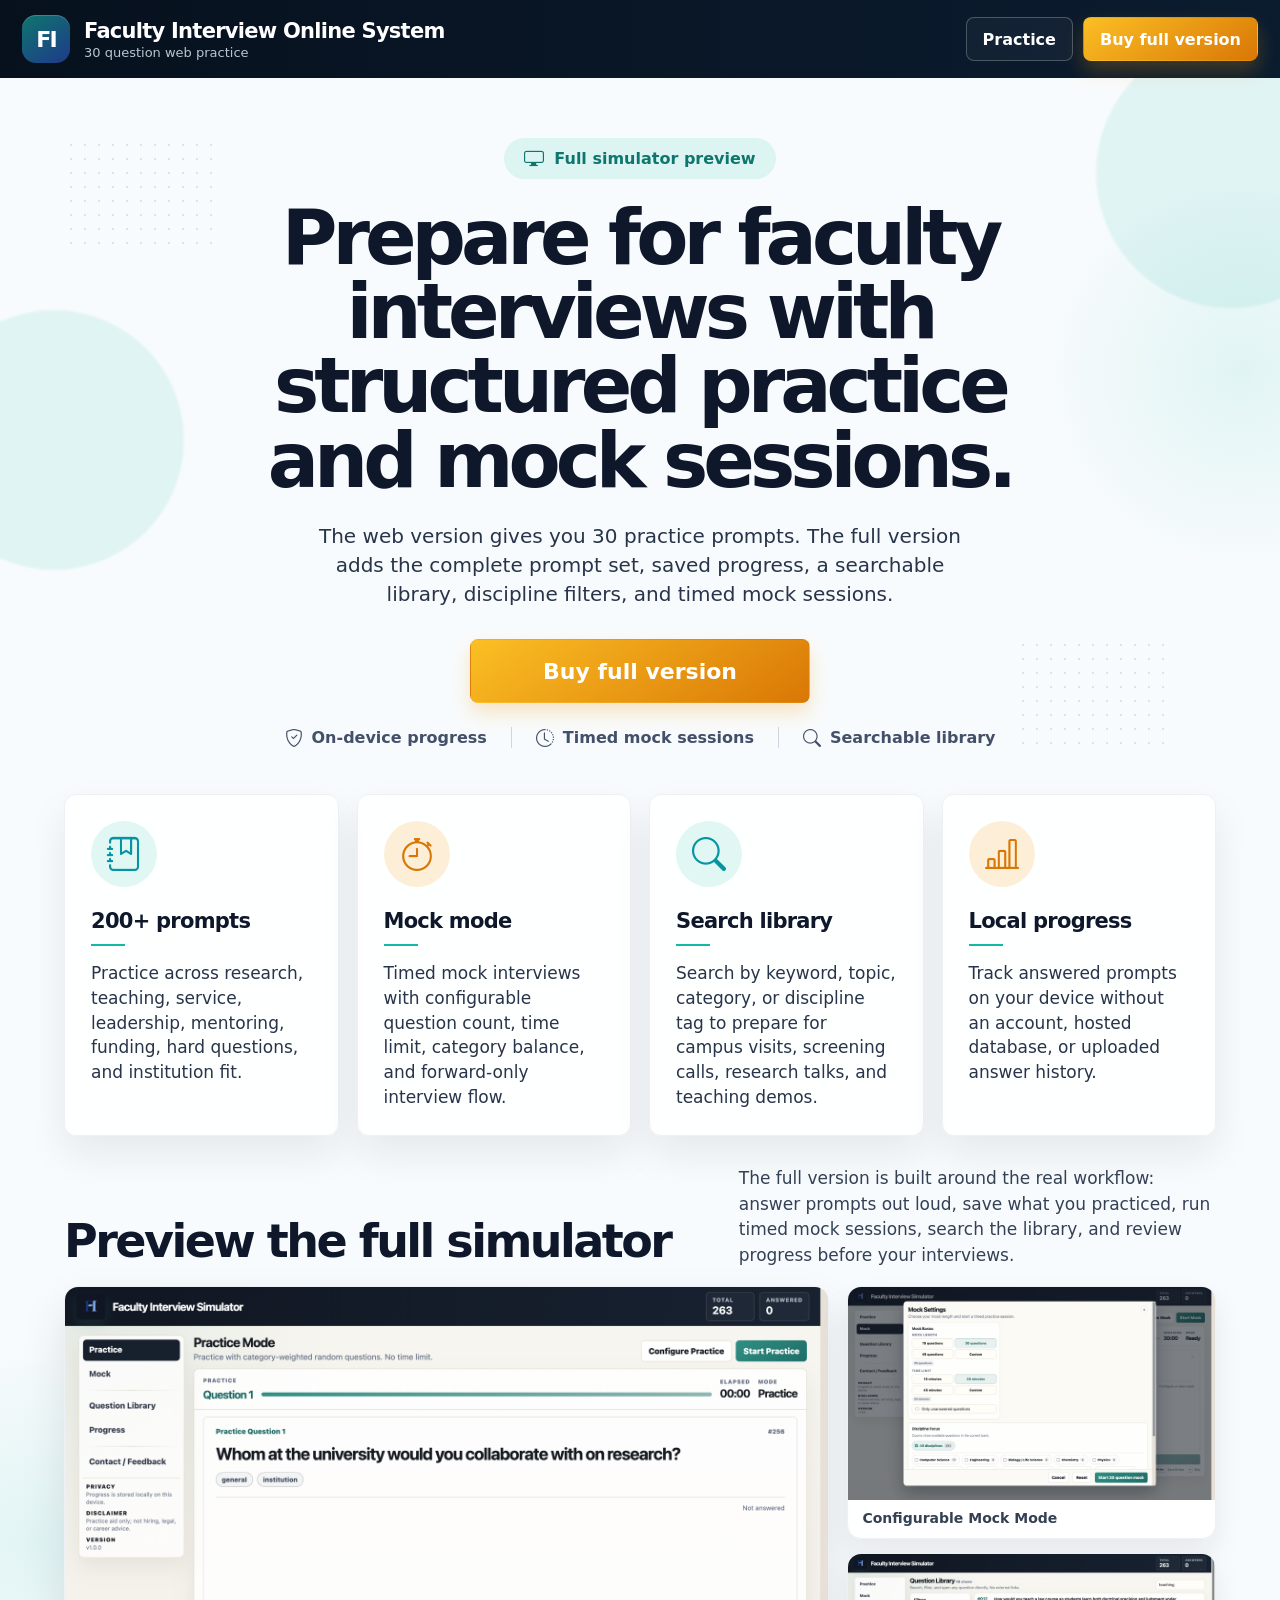
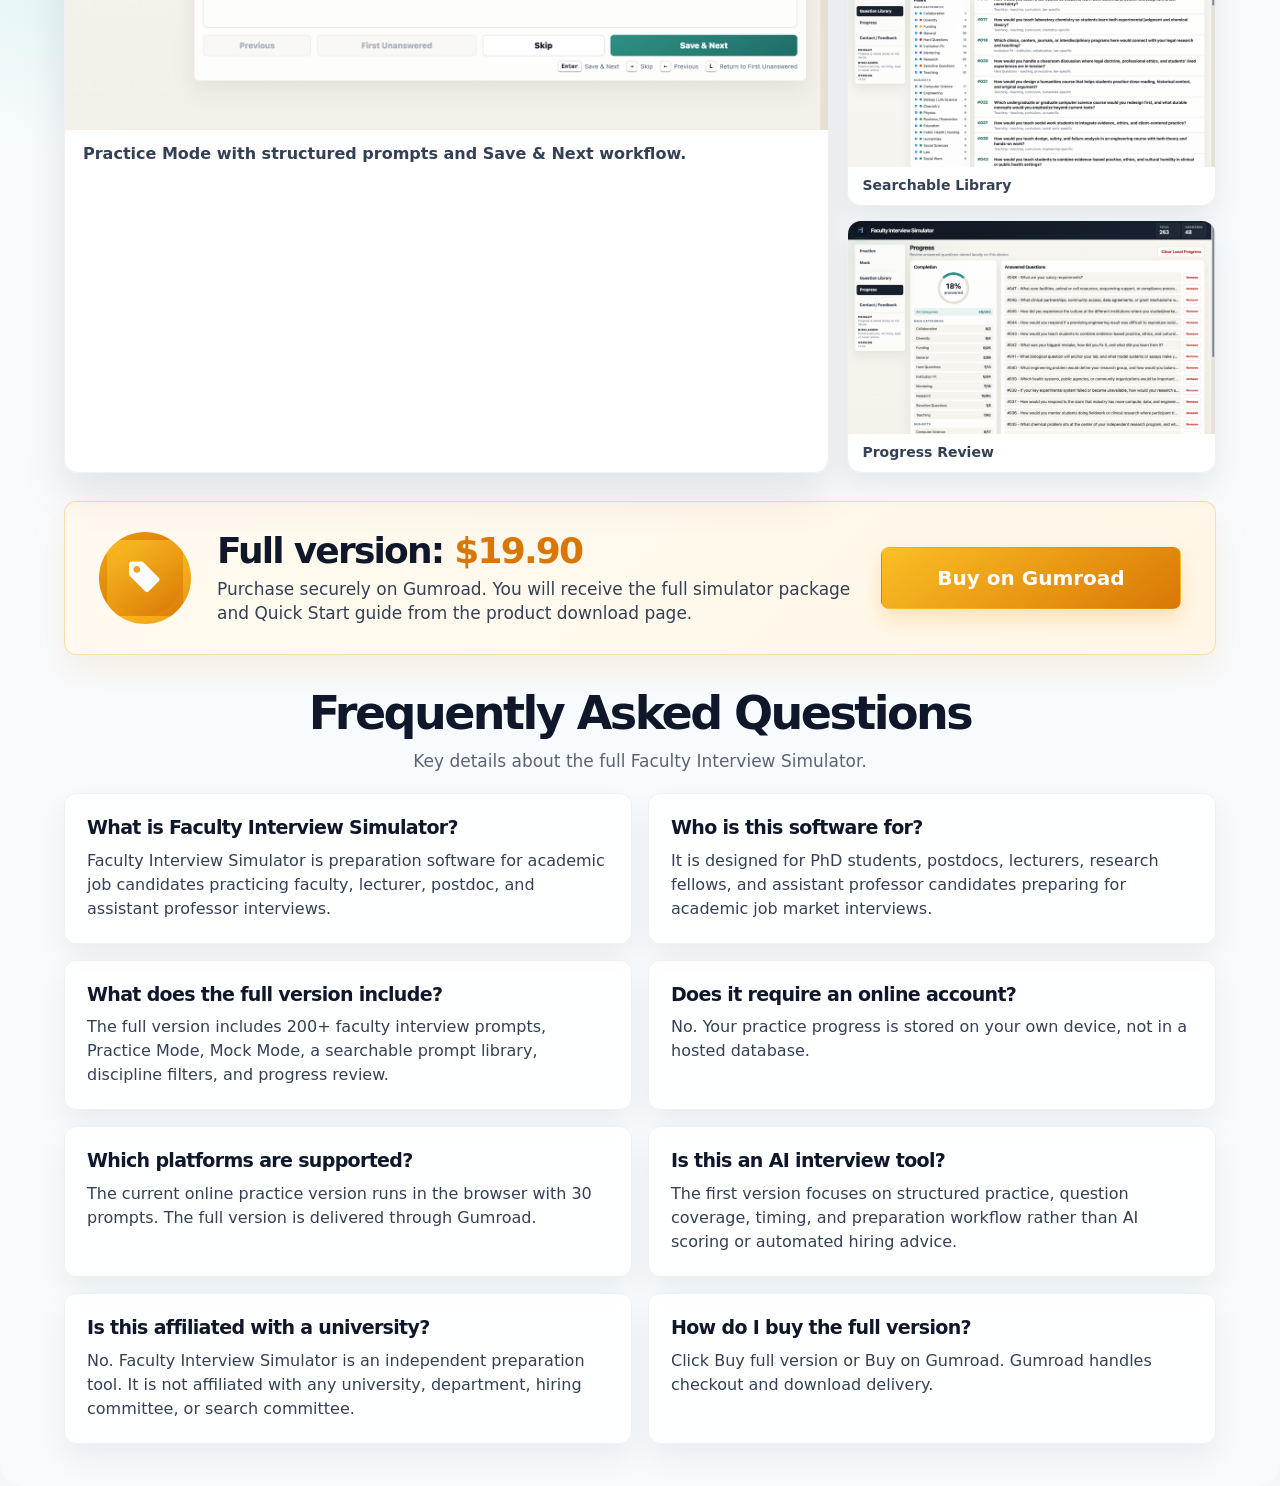
==== preview.html @ a08c6009 "update" ====
<!DOCTYPE html>
<html lang="en">
<head>
  <meta charset="UTF-8">
  <meta name="viewport" content="width=device-width, initial-scale=1.0">

  <title>Faculty Interview Simulator Full Version | Academic Interview Practice Software</title>
  <meta name="description" content="Preview and purchase the full Faculty Interview Simulator for academic job candidates. Includes 200+ prompts, Practice Mode, Mock Mode, searchable library, and on-device progress tracking.">
  <link rel="canonical" href="https://facultyinterview.app/waitlist.html">

  <meta property="og:title" content="Faculty Interview Simulator Full Version">
  <meta property="og:description" content="Preview and purchase the full academic interview practice simulator with 200+ prompts, timed mock sessions, searchable library, and on-device progress tracking.">
  <meta property="og:type" content="website">
  <meta property="og:url" content="https://facultyinterview.app/waitlist.html">
  <meta property="og:image" content="https://facultyinterview.app/preview.png">

  <meta name="twitter:card" content="summary_large_image">
  <meta name="twitter:title" content="Faculty Interview Simulator Full Version">
  <meta name="twitter:description" content="Academic interview practice software with structured practice, mock sessions, and progress tracking.">
  <meta name="twitter:image" content="https://facultyinterview.app/preview.png">

  <link rel="stylesheet" href="https://cdn.jsdelivr.net/npm/bootstrap-icons@1.13.1/font/bootstrap-icons.min.css">
  <link rel="stylesheet" href="styles.css">

  <link rel="icon" href="favicon_io/favicon.ico" sizes="any">
  <link rel="icon" type="image/png" sizes="32x32" href="favicon_io/favicon-32x32.png">
  <link rel="icon" type="image/png" sizes="16x16" href="favicon_io/favicon-16x16.png">
  <link rel="apple-touch-icon" sizes="180x180" href="favicon_io/apple-touch-icon.png">
  <link rel="manifest" href="favicon_io/site.webmanifest">
  <meta name="theme-color" content="#07111e">

  <script type="application/ld+json">
  {
    "@context": "https://schema.org",
    "@type": "SoftwareApplication",
    "name": "Faculty Interview Simulator",
    "applicationCategory": "EducationalApplication",
    "operatingSystem": "macOS, Windows",
    "description": "Academic interview practice software with mock interviews, searchable prompt libraries, and on-device progress tracking.",
    "url": "https://facultyinterview.app/waitlist.html",
    "offers": {
      "@type": "Offer",
      "price": "19.90",
      "priceCurrency": "USD"
    }
  }
  </script>

  <script async src="https://www.googletagmanager.com/gtag/js?id=G-M27YB79J05"></script>
  <script>
    window.dataLayer = window.dataLayer || [];
    function gtag(){dataLayer.push(arguments);}
    gtag('js', new Date());
    gtag('config', 'G-M27YB79J05');
  </script>
</head>

<body data-page="waitlist">
  <div class="waitlist-page">
    <header class="topbar">
      <a class="brand" href="index.html" aria-label="Faculty Interview Online System">
        <span class="brand-mark">FI</span>
        <span>
          <strong>Faculty Interview Online System</strong>
          <small>30 question web practice</small>
        </span>
      </a>

      <nav class="top-actions" aria-label="Primary navigation">
        <a class="button button-ghost" href="index.html">Practice</a>
        <a
          class="button button-warm"
          onclick="gtag('event', 'buy_full_version_click', { event_category: 'purchase', event_label: 'top_navigation' });"
          href="https://christangstudio.gumroad.com/l/faculty-interview-simulator"
        >
          Buy full version
        </a>
      </nav>
    </header>

    <main class="waitlist-shell">
      <section class="waitlist-landing-hero" aria-label="Full version preview">
        <div class="hero-dot-field hero-dot-left" aria-hidden="true"></div>
        <div class="hero-dot-field hero-dot-right" aria-hidden="true"></div>
        <div class="hero-glow hero-glow-left" aria-hidden="true"></div>
        <div class="hero-glow hero-glow-right" aria-hidden="true"></div>

        <span class="client-badge">
          <i class="bi bi-display" aria-hidden="true"></i>
          Full simulator preview
        </span>

        <h1>Prepare for faculty interviews with structured practice and mock sessions.</h1>

        <p>
          The web version gives you 30 practice prompts. The full version adds the complete prompt set, saved progress, a searchable library, discipline filters, and timed mock sessions.
        </p>

        <a
          class="button button-warm hero-cta"
          onclick="gtag('event', 'buy_full_version_click', { event_category: 'purchase', event_label: 'hero_cta' });"
          href="https://christangstudio.gumroad.com/l/faculty-interview-simulator"
        >
          Buy full version
        </a>

        <div class="trust-row" aria-label="Product highlights">
          <span><i class="bi bi-shield-check" aria-hidden="true"></i> On-device progress</span>
          <span><i class="bi bi-clock-history" aria-hidden="true"></i> Timed mock sessions</span>
          <span><i class="bi bi-search" aria-hidden="true"></i> Searchable library</span>
        </div>
      </section>

      <section class="waitlist-feature-grid" aria-label="Full version features">
        <article class="waitlist-feature-card">
          <span class="feature-icon teal" aria-hidden="true">
            <i class="bi bi-journal-bookmark"></i>
          </span>
          <h2>200+ prompts</h2>
          <p>
            Practice across research, teaching, service, leadership, mentoring, funding, hard questions, and institution fit.
          </p>
        </article>

        <article class="waitlist-feature-card">
          <span class="feature-icon gold" aria-hidden="true">
            <i class="bi bi-stopwatch"></i>
          </span>
          <h2>Mock mode</h2>
          <p>
            Timed mock interviews with configurable question count, time limit, category balance, and forward-only interview flow.
          </p>
        </article>

        <article class="waitlist-feature-card">
          <span class="feature-icon teal" aria-hidden="true">
            <i class="bi bi-search"></i>
          </span>
          <h2>Search library</h2>
          <p>
            Search by keyword, topic, category, or discipline tag to prepare for campus visits, screening calls, research talks, and teaching demos.
          </p>
        </article>

        <article class="waitlist-feature-card">
          <span class="feature-icon gold" aria-hidden="true">
            <i class="bi bi-bar-chart-line"></i>
          </span>
          <h2>Local progress</h2>
          <p>
            Track answered prompts on your device without an account, hosted database, or uploaded answer history.
          </p>
        </article>
      </section>

      <section class="product-preview-section" aria-label="Full version screenshots">
        <div class="preview-copy">
          <h2>Preview the full simulator</h2>
          <p>
            The full version is built around the real workflow: answer prompts out loud, save what you practiced, run timed mock sessions, search the library, and review progress before your interviews.
          </p>
        </div>

        <div class="preview-showcase">
          <figure class="preview-main">
            <img
              src="preview-assets/practice-session.png"
              alt="Faculty Interview Simulator Practice Mode showing an interview prompt, answer controls, and keyboard shortcuts."
              loading="lazy"
            >
            <figcaption>Practice Mode with structured prompts and Save &amp; Next workflow.</figcaption>
          </figure>

          <div class="preview-thumbs" aria-label="Additional full version screenshots">
            <figure>
              <img
                src="preview-assets/mock-configuration.png"
                alt="Mock settings screen with question count, time limit, discipline focus, and start button."
                loading="lazy"
              >
              <figcaption>Configurable Mock Mode</figcaption>
            </figure>

            <figure>
              <img
                src="preview-assets/question-library.png"
                alt="Searchable Question Library with category and subject filters."
                loading="lazy"
              >
              <figcaption>Searchable Library</figcaption>
            </figure>

            <figure>
              <img
                src="preview-assets/progress-review.png"
                alt="Progress page showing completion stats, categories, and answered questions."
                loading="lazy"
              >
              <figcaption>Progress Review</figcaption>
            </figure>
          </div>
        </div>
      </section>

      <section class="early-access-band" aria-label="Full version purchase">
        <div class="price-badge" aria-hidden="true">
          <i class="bi bi-tag-fill"></i>
        </div>

        <div>
          <h2>Full version: <span>$19.90</span></h2>
          <p>
            Purchase securely on Gumroad. You will receive the full simulator package and Quick Start guide from the product download page.
          </p>
        </div>

        <a
          class="button button-warm price-cta"
          onclick="gtag('event', 'buy_full_version_click', { event_category: 'purchase', event_label: 'price_cta' });"
          href="https://christangstudio.gumroad.com/l/faculty-interview-simulator"
        >
          Buy on Gumroad
        </a>
      </section>

      <section class="faq-section" aria-label="Frequently asked questions">
        <div class="faq-header">
          <h2>Frequently Asked Questions</h2>
          <p>
            Key details about the full Faculty Interview Simulator.
          </p>
        </div>

        <div class="faq-grid">
          <article class="faq-card">
            <h3>What is Faculty Interview Simulator?</h3>
            <p>
              Faculty Interview Simulator is preparation software for academic job candidates practicing faculty, lecturer, postdoc, and assistant professor interviews.
            </p>
          </article>

          <article class="faq-card">
            <h3>Who is this software for?</h3>
            <p>
              It is designed for PhD students, postdocs, lecturers, research fellows, and assistant professor candidates preparing for academic job market interviews.
            </p>
          </article>

          <article class="faq-card">
            <h3>What does the full version include?</h3>
            <p>
              The full version includes 200+ faculty interview prompts, Practice Mode, Mock Mode, a searchable prompt library, discipline filters, and progress review.
            </p>
          </article>

          <article class="faq-card">
            <h3>Does it require an online account?</h3>
            <p>
              No. Your practice progress is stored on your own device, not in a hosted database.
            </p>
          </article>

          <article class="faq-card">
            <h3>Which platforms are supported?</h3>
            <p>
              The current online practice version runs in the browser with 30 prompts. The full version is delivered through Gumroad.
            </p>
          </article>

          <article class="faq-card">
            <h3>Is this an AI interview tool?</h3>
            <p>
              The first version focuses on structured practice, question coverage, timing, and preparation workflow rather than AI scoring or automated hiring advice.
            </p>
          </article>

          <article class="faq-card">
            <h3>Is this affiliated with a university?</h3>
            <p>
              No. Faculty Interview Simulator is an independent preparation tool. It is not affiliated with any university, department, hiring committee, or search committee.
            </p>
          </article>

          <article class="faq-card">
            <h3>How do I buy the full version?</h3>
            <p>
              Click Buy full version or Buy on Gumroad. Gumroad handles checkout and download delivery.
            </p>
          </article>
        </div>
      </section>


    </main>
  </div>
</body>
</html>
---- styles.css ----
:root {
  --bg: #f5f7fb;
  --surface: #ffffff;
  --panel: #ffffff;
  --ink: #0f172a;
  --muted: #5b6475;
  --line: #d9dee8;
  --nav: #07111e;
  --nav-2: #0b1c2f;
  --accent: #14b8a6;
  --accent-strong: #0f766e;
  --warm: #f59e0b;
  --warm-strong: #d97706;
  --danger: #b42318;
  --shadow: 0 22px 55px rgba(15, 23, 42, 0.08);
}

* {
  box-sizing: border-box;
}

html {
  scroll-behavior: smooth;
}

body {
  background:
    radial-gradient(circle at top left, rgba(20, 184, 166, 0.12), transparent 34rem),
    radial-gradient(circle at top right, rgba(245, 158, 11, 0.10), transparent 30rem),
    var(--bg);
  color: var(--ink);
  font-family: Inter, ui-sans-serif, system-ui, -apple-system, BlinkMacSystemFont, "Segoe UI", sans-serif;
  margin: 0;
}

a {
  color: inherit;
  text-decoration: none;
}

button,
input,
select {
  font: inherit;
}

.topbar {
  align-items: center;
  background: linear-gradient(90deg, var(--nav), var(--nav-2));
  color: #fff;
  display: flex;
  gap: 24px;
  min-height: 78px;
  padding: 12px 22px;
  position: sticky;
  top: 0;
  z-index: 10;
}

.brand {
  align-items: center;
  display: inline-flex;
  gap: 14px;
  min-width: 0;
}

.brand-mark {
  width: 48px;
  height: 48px;
  border-radius: 14px;
  background: linear-gradient(145deg, #0f766e, #1e3a8a);
  color: #ffffff;
  display: inline-flex;
  align-items: center;
  justify-content: center;
  font-weight: 900;
  font-size: 22px;
  letter-spacing: -0.08em;
  box-shadow: inset 0 1px 0 rgba(255,255,255,0.18);
}

.seo-hero {
  background: rgba(255, 255, 255, 0.86);
  border: 1px solid var(--line);
  border-radius: 10px;
  box-shadow: var(--shadow);
  margin-bottom: 18px;
  padding: 22px 26px;
}

.seo-hero h1 {
  font-size: clamp(28px, 3.2vw, 44px);
  letter-spacing: -0.055em;
  line-height: 1.05;
  margin: 0 0 10px;
  max-width: 920px;
}

.seo-hero p {
  color: var(--muted);
  font-size: 17px;
  line-height: 1.5;
  margin: 0;
  max-width: 880px;
}

.brand strong {
  display: block;
  font-size: 21px;
  letter-spacing: -0.035em;
}

.brand small {
  color: #b7c7d1;
  display: block;
  font-size: 13px;
  margin-top: 2px;
}

.top-actions {
  align-items: center;
  display: flex;
  gap: 10px;
  margin-left: auto;
}

.button {
  align-items: center;
  border: 1px solid transparent;
  border-radius: 8px;
  cursor: pointer;
  display: inline-flex;
  font-weight: 850;
  justify-content: center;
  min-height: 44px;
  padding: 10px 16px;
}

.button-primary {
  background: var(--accent);
  color: #fff;
}

.button-primary:hover {
  background: var(--accent-strong);
}

.button-warm {
  background: linear-gradient(145deg, #fbbf24, var(--warm-strong));
  box-shadow: 0 10px 20px rgba(245, 158, 11, 0.24);
  color: #fff;
}

.button-warm:hover {
  background: linear-gradient(145deg, #f59e0b, #b45309);
}

.button-outline,
.button-secondary {
  background: #fffdf8;
  border-color: var(--line);
  color: var(--ink);
}

.button-ghost {
  background: rgba(255, 255, 255, 0.04);
  border-color: rgba(255, 255, 255, 0.24);
  color: #fff;
}

.button:disabled {
  cursor: default;
  opacity: 0.52;
}

.full-width {
  width: 100%;
}

.page-shell {
  margin: 0 auto;
  max-width: 1480px;
  padding: 22px;
}

.hero-strip,
.practice-card,
.side-card,
.waitlist-hero,
.feature-card {
  background: rgba(255, 255, 255, 0.86);
  border: 1px solid var(--line);
  border-radius: 10px;
  box-shadow: var(--shadow);
}

.hero-strip {
  align-items: end;
  display: grid;
  gap: 20px;
  grid-template-columns: minmax(0, 1fr) auto;
  margin-bottom: 18px;
  padding: 28px;
}

.eyebrow {
  color: var(--warm-strong);
  display: block;
  font-size: 12px;
  font-weight: 900;
  letter-spacing: 0.08em;
  margin: 0 0 10px;
  text-transform: uppercase;
}

h1,
h2,
h3,
p {
  margin-top: 0;
}

.hero-strip h1,
.waitlist-hero h1 {
  font-size: clamp(34px, 4vw, 58px);
  letter-spacing: -0.055em;
  line-height: 1;
  margin-bottom: 14px;
}

.hero-strip p,
.waitlist-hero p,
.side-card p,
.feature-card p {
  color: var(--muted);
  line-height: 1.55;
}

.practice-layout {
  display: grid;
  gap: 18px;
  grid-template-columns: minmax(0, 1fr) 380px;
}

.practice-card {
  display: grid;
  grid-template-rows: auto minmax(420px, 1fr) auto;
  min-height: 610px;
  overflow: hidden;
}

.session-bar {
  align-items: center;
  border-bottom: 1px solid var(--line);
  display: grid;
  gap: 18px;
  grid-template-columns: minmax(260px, 1fr) auto auto;
  padding: 18px 22px;
}

.metric span {
  color: var(--muted);
  display: block;
  font-size: 11px;
  font-weight: 900;
  letter-spacing: 0.08em;
  margin-bottom: 4px;
  text-transform: uppercase;
}

.metric strong {
  display: block;
  font-size: 24px;
  letter-spacing: -0.04em;
}

.progress-metric {
  display: grid;
  gap: 8px 16px;
  grid-template-columns: auto minmax(120px, 1fr);
}

.progress-metric span {
  grid-column: 1 / -1;
}

.progress-metric strong {
  color: var(--accent-strong);
}

.progress-track {
  align-self: center;
  background: #e6eaf1;
  border-radius: 999px;
  height: 8px;
  overflow: hidden;
}

.progress-fill {
  background: linear-gradient(90deg, var(--accent), #8fb8b2);
  border-radius: inherit;
  height: 100%;
  width: 0;
}

.question-panel {
  border: 1px solid var(--line);
  border-radius: 9px;
  display: grid;
  grid-template-rows: auto auto auto minmax(0, 1fr) auto;
  margin: 18px 22px;
  min-height: 0;
  padding: 24px;
}

.question-meta,
.question-footer {
  align-items: center;
  color: var(--muted);
  display: flex;
  font-size: 13px;
  font-weight: 800;
  gap: 12px;
  justify-content: space-between;
}

.question-meta span:first-child {
  color: var(--accent-strong);
}

.question-panel h2 {
  font-size: clamp(28px, 3vw, 42px);
  letter-spacing: -0.05em;
  line-height: 1.08;
  margin: 18px 0;
}

.question-note {
  background: #fff7e6;
  border-left: 4px solid var(--warm);
  border-radius: 6px;
  color: #7b4c18;
  padding: 10px 12px;
}

.tag-list {
  display: flex;
  flex-wrap: wrap;
  gap: 8px;
  margin-bottom: 18px;
}

.tag-chip {
  --chip-color: var(--accent);
  background: color-mix(in srgb, var(--chip-color) 8%, white);
  border: 1px solid color-mix(in srgb, var(--chip-color) 28%, var(--line));
  border-radius: 999px;
  color: color-mix(in srgb, var(--chip-color) 68%, black);
  font-size: 13px;
  font-weight: 800;
  padding: 6px 11px;
}

.answer-angle {
  border-top: 1px solid var(--line);
  margin-top: 14px;
  padding-top: 16px;
}

.answer-angle h3 {
  color: var(--accent-strong);
  font-size: 15px;
  margin-bottom: 8px;
}

.answer-angle ul {
  color: #343b46;
  line-height: 1.5;
  margin-bottom: 0;
  padding-left: 20px;
}

.question-footer {
  border-top: 1px solid var(--line);
  padding-top: 12px;
}

.practice-controls {
  display: grid;
  gap: 12px;
  grid-template-columns: 1fr 1fr 1.2fr;
  padding: 0 22px 22px;
}

.side-stack {
  display: grid;
  gap: 14px;
}

.side-card {
  padding: 20px;
}

.side-card h2,
.feature-card h2 {
  font-size: 20px;
  letter-spacing: -0.035em;
  margin-bottom: 14px;
}

.distribution-list {
  display: grid;
  gap: 10px;
}

.distribution-row {
  align-items: center;
  display: grid;
  gap: 10px;
  grid-template-columns: 10px minmax(0, 1fr) auto;
}

.category-dot {
  background: var(--category-color);
  border-radius: 999px;
  height: 10px;
  width: 10px;
}

.distribution-row span:nth-child(2) {
  color: #303846;
  font-weight: 750;
}

.marked-list {
  color: var(--muted);
  display: grid;
  gap: 8px;
}

.marked-item {
  background: #fff;
  border: 1px solid var(--line);
  border-radius: 8px;
  padding: 10px;
}

.marked-item strong {
  color: var(--accent-strong);
  display: block;
  margin-bottom: 4px;
}

.full-card {
  background: linear-gradient(180deg, #fffaf0, #fff3d8);
}

.waitlist-hero {
  display: grid;
  gap: 28px;
  grid-template-columns: minmax(0, 1fr) 390px;
  padding: 34px;
}

.waitlist-form {
  align-self: start;
  background: #fffaf0;
  border: 1px solid var(--line);
  border-radius: 10px;
  display: grid;
  gap: 14px;
  padding: 18px;
}

.waitlist-form strong {
  display: block;
  font-size: 22px;
  letter-spacing: -0.035em;
}

.waitlist-form p {
  color: var(--muted);
  line-height: 1.5;
  margin-bottom: 0;
}

.form-status {
  color: var(--accent-strong);
  font-weight: 800;
  margin: 0;
  min-height: 20px;
}

.feature-grid {
  display: grid;
  gap: 16px;
  grid-template-columns: repeat(4, minmax(0, 1fr));
  margin-top: 18px;
}

.feature-card {
  padding: 22px;
}

.feature-card span {
  color: var(--warm-strong);
  display: block;
  font-weight: 900;
  margin-bottom: 20px;
}

.footer-note {
  color: var(--muted);
  font-size: 13px;
  padding: 8px 22px 24px;
  text-align: center;
}

.waitlist-page {
  background:
    radial-gradient(circle at 3% 50%, rgba(20, 184, 166, 0.10), transparent 13rem),
    radial-gradient(circle at 97% 12%, rgba(20, 184, 166, 0.10), transparent 13rem),
    #f8fbfd;
  border-radius: 0 0 22px 22px;
  min-height: 100vh;
  overflow: hidden;
}

.waitlist-shell {
  margin: 0 auto;
  max-width: 1320px;
  padding: 52px clamp(22px, 5vw, 66px) 42px;
  position: relative;
}

.waitlist-landing-hero {
  display: grid;
  justify-items: center;
  padding: 8px 0 38px;
  position: relative;
  text-align: center;
}

.hero-dot-field {
  background-image: radial-gradient(rgba(71, 85, 105, 0.22) 1px, transparent 1px);
  background-size: 14px 14px;
  height: 112px;
  opacity: 0.65;
  pointer-events: none;
  position: absolute;
  width: 150px;
}

.hero-dot-left {
  left: 0;
  top: 8px;
}

.hero-dot-right {
  bottom: 36px;
  right: 50px;
}

.hero-glow {
  background: rgba(20, 184, 166, 0.10);
  border-radius: 999px;
  filter: blur(1px);
  pointer-events: none;
  position: absolute;
}

.hero-glow-left {
  height: 260px;
  left: -140px;
  top: 180px;
  width: 260px;
}

.hero-glow-right {
  height: 270px;
  right: -150px;
  top: -92px;
  width: 270px;
}

.client-badge {
  align-items: center;
  background: rgba(20, 184, 166, 0.12);
  border-radius: 999px;
  color: var(--accent-strong);
  display: inline-flex;
  font-weight: 900;
  gap: 10px;
  margin-bottom: 22px;
  padding: 10px 20px;
}

.client-badge .bi {
  font-size: 20px;
  line-height: 1;
}

.waitlist-landing-hero h1 {
  font-size: clamp(42px, 6vw, 76px);
  letter-spacing: -0.065em;
  line-height: 0.98;
  margin: 0 auto 24px;
  max-width: 780px;
}

.waitlist-landing-hero p {
  color: #283449;
  font-size: 20px;
  line-height: 1.45;
  margin: 0 auto 30px;
  max-width: 650px;
}

.hero-cta {
  font-size: 22px;
  min-height: 64px;
  min-width: 340px;
}

.trust-row {
  align-items: center;
  color: #435069;
  display: flex;
  flex-wrap: wrap;
  font-weight: 750;
  gap: 0;
  justify-content: center;
  margin-top: 24px;
}

.trust-row span {
  align-items: center;
  display: inline-flex;
  gap: 9px;
  padding: 0 24px;
}

.trust-row .bi {
  font-size: 18px;
}

.trust-row span + span {
  border-left: 1px solid #cfd6e3;
}

.waitlist-feature-grid {
  display: grid;
  gap: 18px;
  grid-template-columns: repeat(4, minmax(0, 1fr));
  margin-top: 8px;
}

.waitlist-feature-card {
  background: rgba(255, 255, 255, 0.92);
  border: 1px solid #edf1f5;
  border-radius: 12px;
  box-shadow: 0 18px 38px rgba(15, 23, 42, 0.08);
  min-height: 230px;
  padding: 26px;
}

.feature-icon {
  align-items: center;
  border-radius: 999px;
  display: inline-flex;
  font-size: 34px;
  font-weight: 900;
  height: 66px;
  justify-content: center;
  margin-bottom: 22px;
  width: 66px;
}

.feature-icon .bi,
.price-badge .bi {
  line-height: 1;
}

.feature-icon.teal {
  background: rgba(20, 184, 166, 0.12);
  color: #0694a2;
}

.feature-icon.gold {
  background: rgba(245, 158, 11, 0.16);
  color: #d97706;
}

.waitlist-feature-card h2 {
  font-size: 21px;
  letter-spacing: -0.035em;
  margin-bottom: 28px;
  position: relative;
}

.waitlist-feature-card h2::after {
  background: var(--accent);
  bottom: -13px;
  content: "";
  height: 2px;
  left: 0;
  position: absolute;
  width: 34px;
}

.waitlist-feature-card p {
  color: #283449;
  font-size: 17px;
  line-height: 1.45;
  margin: 0;
}

.product-preview-section {
  margin-top: 30px;
}

.preview-copy {
  align-items: end;
  display: grid;
  gap: 24px;
  grid-template-columns: minmax(0, 0.75fr) minmax(280px, 0.55fr);
  margin-bottom: 18px;
}

.preview-copy h2 {
  font-size: clamp(30px, 4vw, 46px);
  letter-spacing: -0.055em;
  margin: 0;
}

.preview-copy p {
  color: #344155;
  font-size: 17px;
  line-height: 1.5;
  margin: 0;
}

.preview-showcase {
  display: grid;
  gap: 18px;
  grid-template-columns: minmax(0, 1.35fr) minmax(300px, 0.65fr);
}

.preview-showcase figure {
  margin: 0;
}

.preview-main,
.preview-thumbs figure {
  background: rgba(255, 255, 255, 0.94);
  border: 1px solid #edf1f5;
  border-radius: 14px;
  box-shadow: 0 20px 45px rgba(15, 23, 42, 0.10);
  overflow: hidden;
}

.preview-main img,
.preview-thumbs img {
  display: block;
  height: auto;
  width: 100%;
}

.preview-main figcaption,
.preview-thumbs figcaption {
  color: #344155;
  font-weight: 850;
  padding: 14px 18px 16px;
}

.preview-thumbs {
  display: grid;
  gap: 14px;
}

.preview-thumbs figure {
  box-shadow: 0 14px 28px rgba(15, 23, 42, 0.08);
}

.preview-thumbs figcaption {
  font-size: 14px;
  padding: 10px 14px 12px;
}

.early-access-band {
  align-items: center;
  background: linear-gradient(135deg, #fffaf0, #fff6e7);
  border: 1px solid rgba(245, 158, 11, 0.30);
  border-radius: 12px;
  box-shadow: 0 16px 35px rgba(217, 119, 6, 0.10);
  display: grid;
  gap: 26px;
  grid-template-columns: auto minmax(0, 1fr) minmax(220px, 300px);
  margin-top: 28px;
  padding: 28px 34px;
}

.price-badge {
  align-items: center;
  background: linear-gradient(145deg, #fbbf24, var(--warm-strong));
  border: 8px solid rgba(245, 158, 11, 0.18);
  border-radius: 999px;
  color: #fff;
  display: inline-flex;
  font-size: 36px;
  font-weight: 900;
  height: 92px;
  justify-content: center;
  width: 92px;
}

.early-access-band h2 {
  font-size: clamp(28px, 3vw, 36px);
  letter-spacing: -0.05em;
  margin-bottom: 6px;
}

.early-access-band h2 span {
  color: var(--warm-strong);
}

.early-access-band p {
  color: #344155;
  font-size: 17px;
  line-height: 1.45;
  margin: 0;
}

.price-cta {
  font-size: 20px;
  min-height: 62px;
}

@media (max-width: 980px) {
  .practice-layout,
  .waitlist-hero,
  .feature-grid,
  .hero-strip {
    grid-template-columns: 1fr;
  }

  .hero-strip {
    align-items: start;
  }

  .waitlist-feature-grid,
  .preview-copy,
  .preview-showcase,
  .early-access-band {
    grid-template-columns: 1fr;
  }

  .price-cta,
  .hero-cta {
    width: 100%;
  }
}

@media (max-width: 720px) {
  .topbar,
  .top-actions {
    align-items: stretch;
    flex-direction: column;
  }

  .top-actions {
    margin-left: 0;
    width: 100%;
  }

  .page-shell {
    padding: 14px;
  }

  .session-bar,
  .practice-controls {
    grid-template-columns: 1fr;
  }

  .practice-card {
    display: block;
    min-height: 0;
  }

  .question-panel {
    display: block;
    min-height: 330px;
  }

  .question-panel h2 {
    font-size: 28px;
  }

  .waitlist-shell {
    padding: 34px 16px 28px;
  }

  .waitlist-landing-hero h1 {
    font-size: 42px;
  }

  .waitlist-landing-hero p {
    font-size: 18px;
  }

  .trust-row {
    align-items: stretch;
    flex-direction: column;
    gap: 10px;
  }

  .trust-row span {
    padding: 0;
  }

  .trust-row span + span {
    border-left: 0;
  }

  .early-access-band {
    padding: 22px;
  }
}

.faq-section {
  margin-top: 34px;
}

.faq-header {
  margin: 0 auto 18px;
  max-width: 760px;
  text-align: center;
}

.faq-header h2 {
  font-size: clamp(30px, 4vw, 46px);
  letter-spacing: -0.055em;
  line-height: 1.05;
  margin-bottom: 12px;
}

.faq-header p {
  color: var(--muted);
  font-size: 17px;
  line-height: 1.5;
  margin: 0 auto;
}

.faq-grid {
  display: grid;
  gap: 16px;
  grid-template-columns: repeat(2, minmax(0, 1fr));
}

.faq-card {
  background: rgba(255, 255, 255, 0.92);
  border: 1px solid #edf1f5;
  border-radius: 12px;
  box-shadow: 0 14px 30px rgba(15, 23, 42, 0.06);
  padding: 22px;
}

.faq-card h3 {
  font-size: 19px;
  letter-spacing: -0.035em;
  line-height: 1.2;
  margin-bottom: 10px;
}

.faq-card p {
  color: #344155;
  font-size: 16px;
  line-height: 1.5;
  margin: 0;
}

@media (max-width: 720px) {
  .faq-grid {
    grid-template-columns: 1fr;
  }

  .faq-header {
    text-align: left;
  }
}
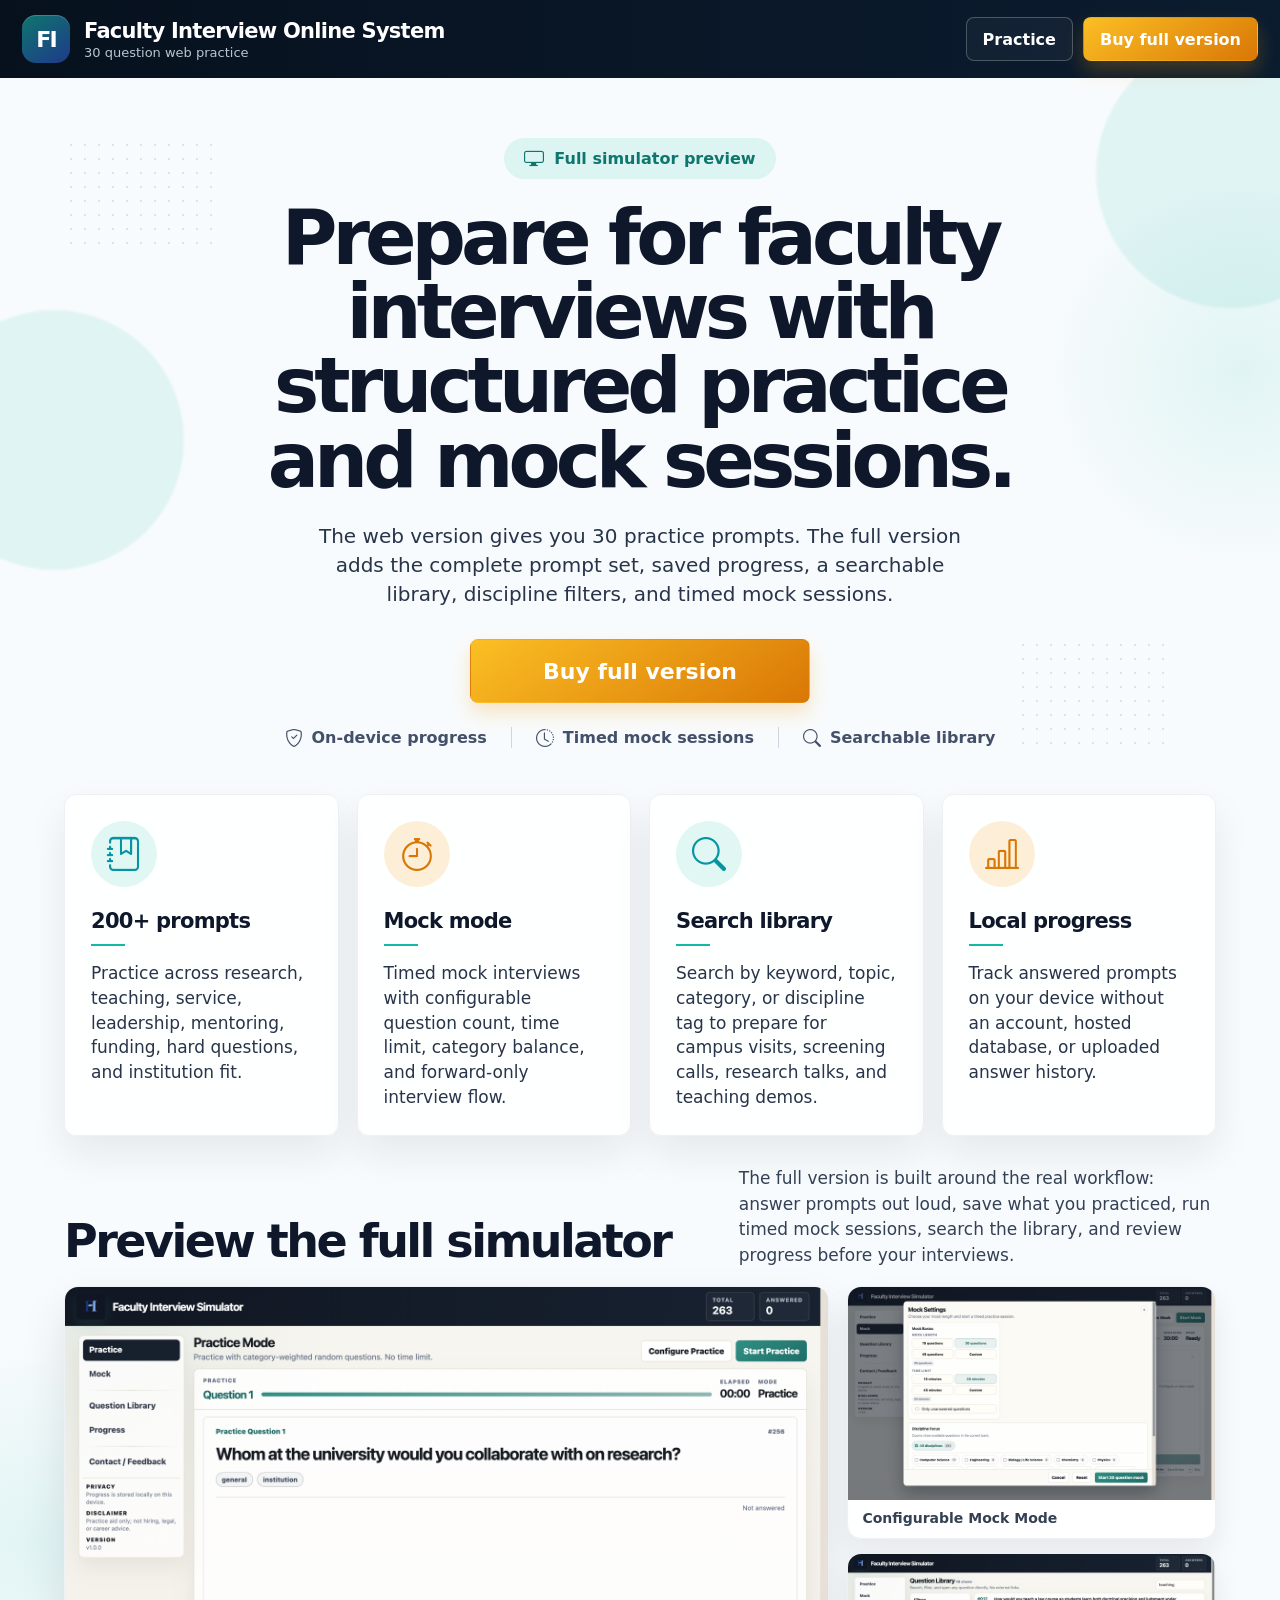
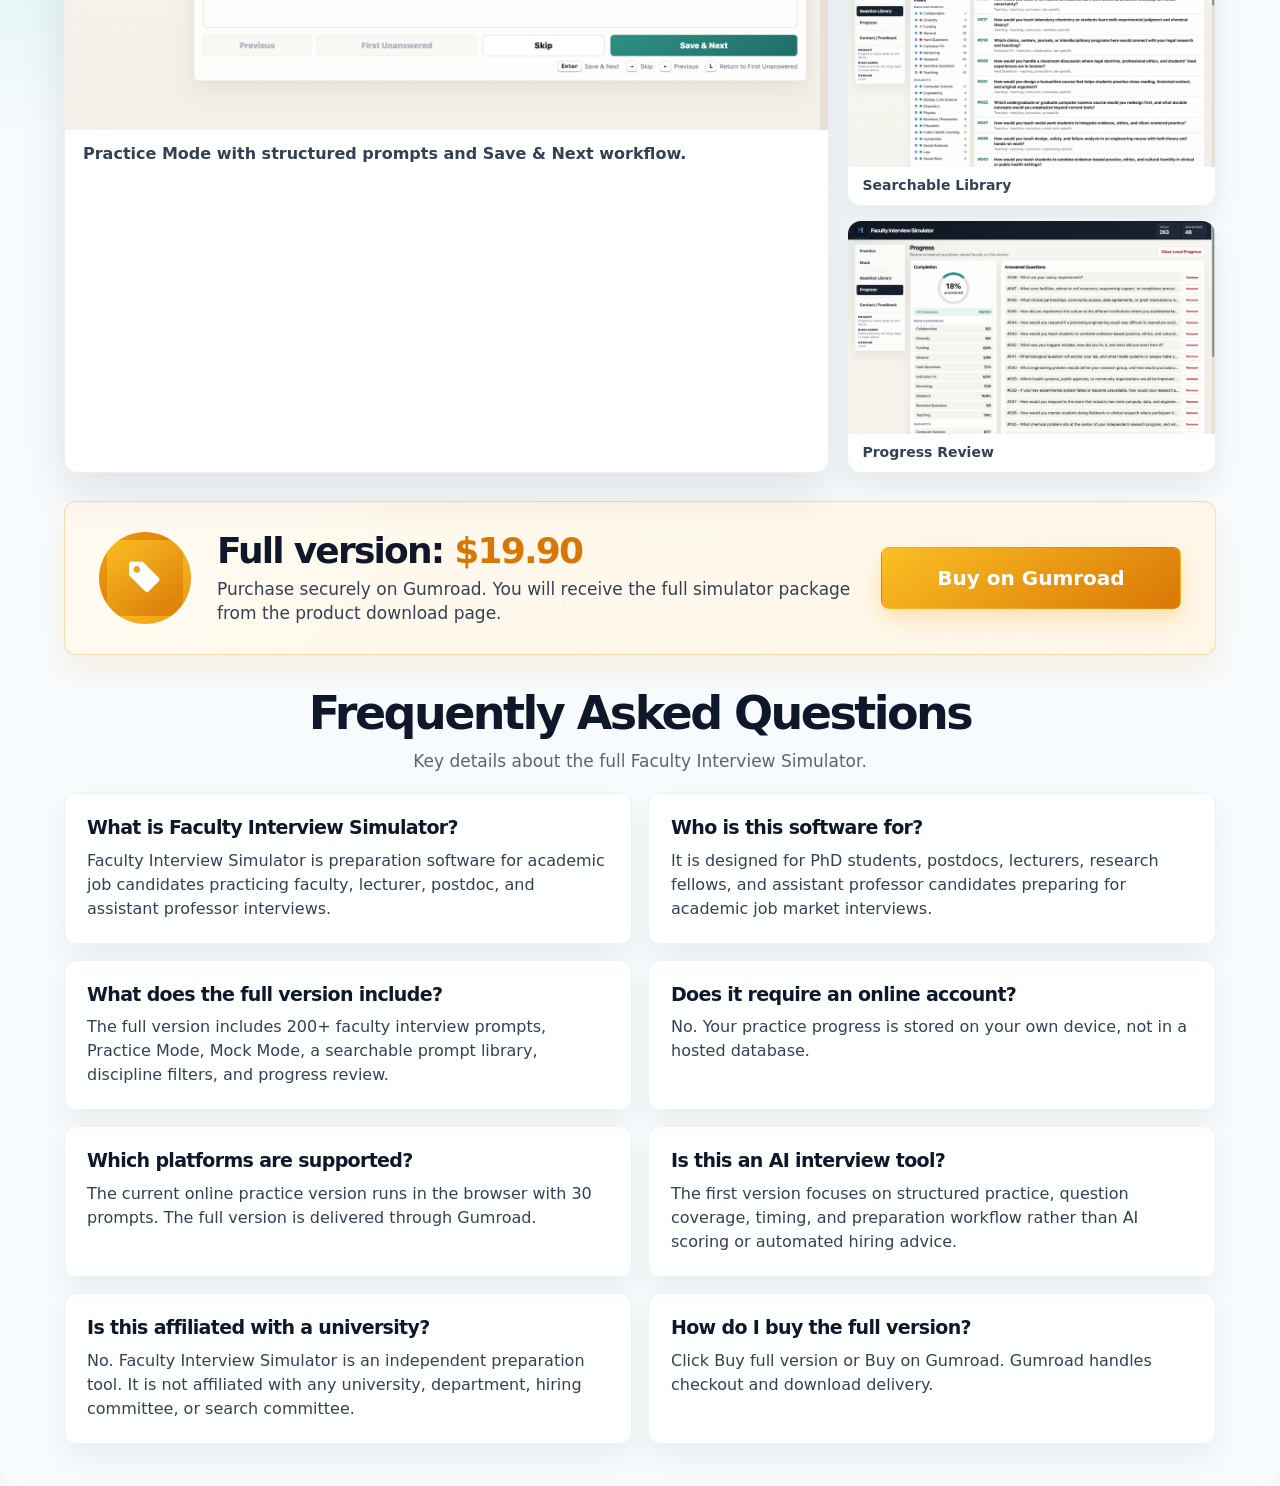
==== commit 0bf81bd6: "update" ====
--- a/preview.html
+++ b/preview.html
@@ -210,7 +210,7 @@
         <div>
           <h2>Full version: <span>$19.90</span></h2>
           <p>
-            Purchase securely on Gumroad. You will receive the full simulator package and Quick Start guide from the product download page.
+            Purchase securely on Gumroad. You will receive the full simulator package from the product download page.
           </p>
         </div>
 
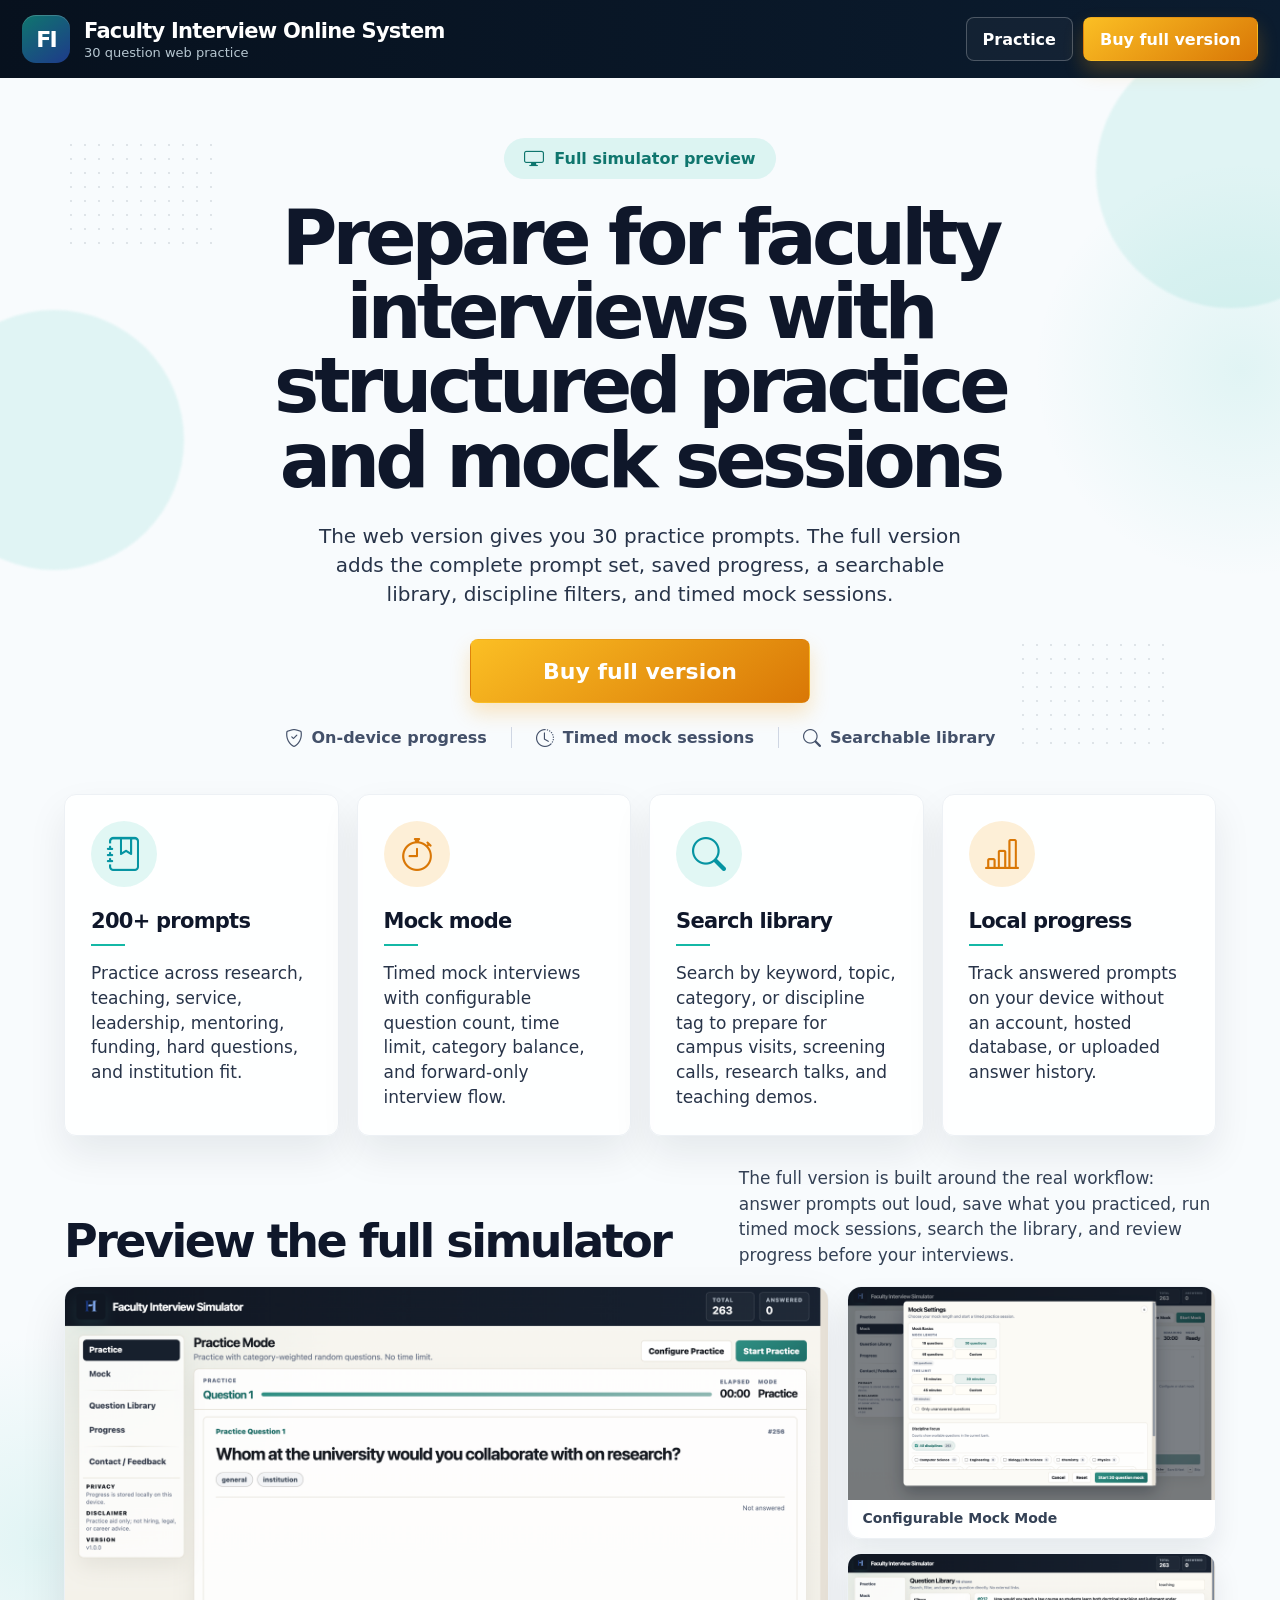
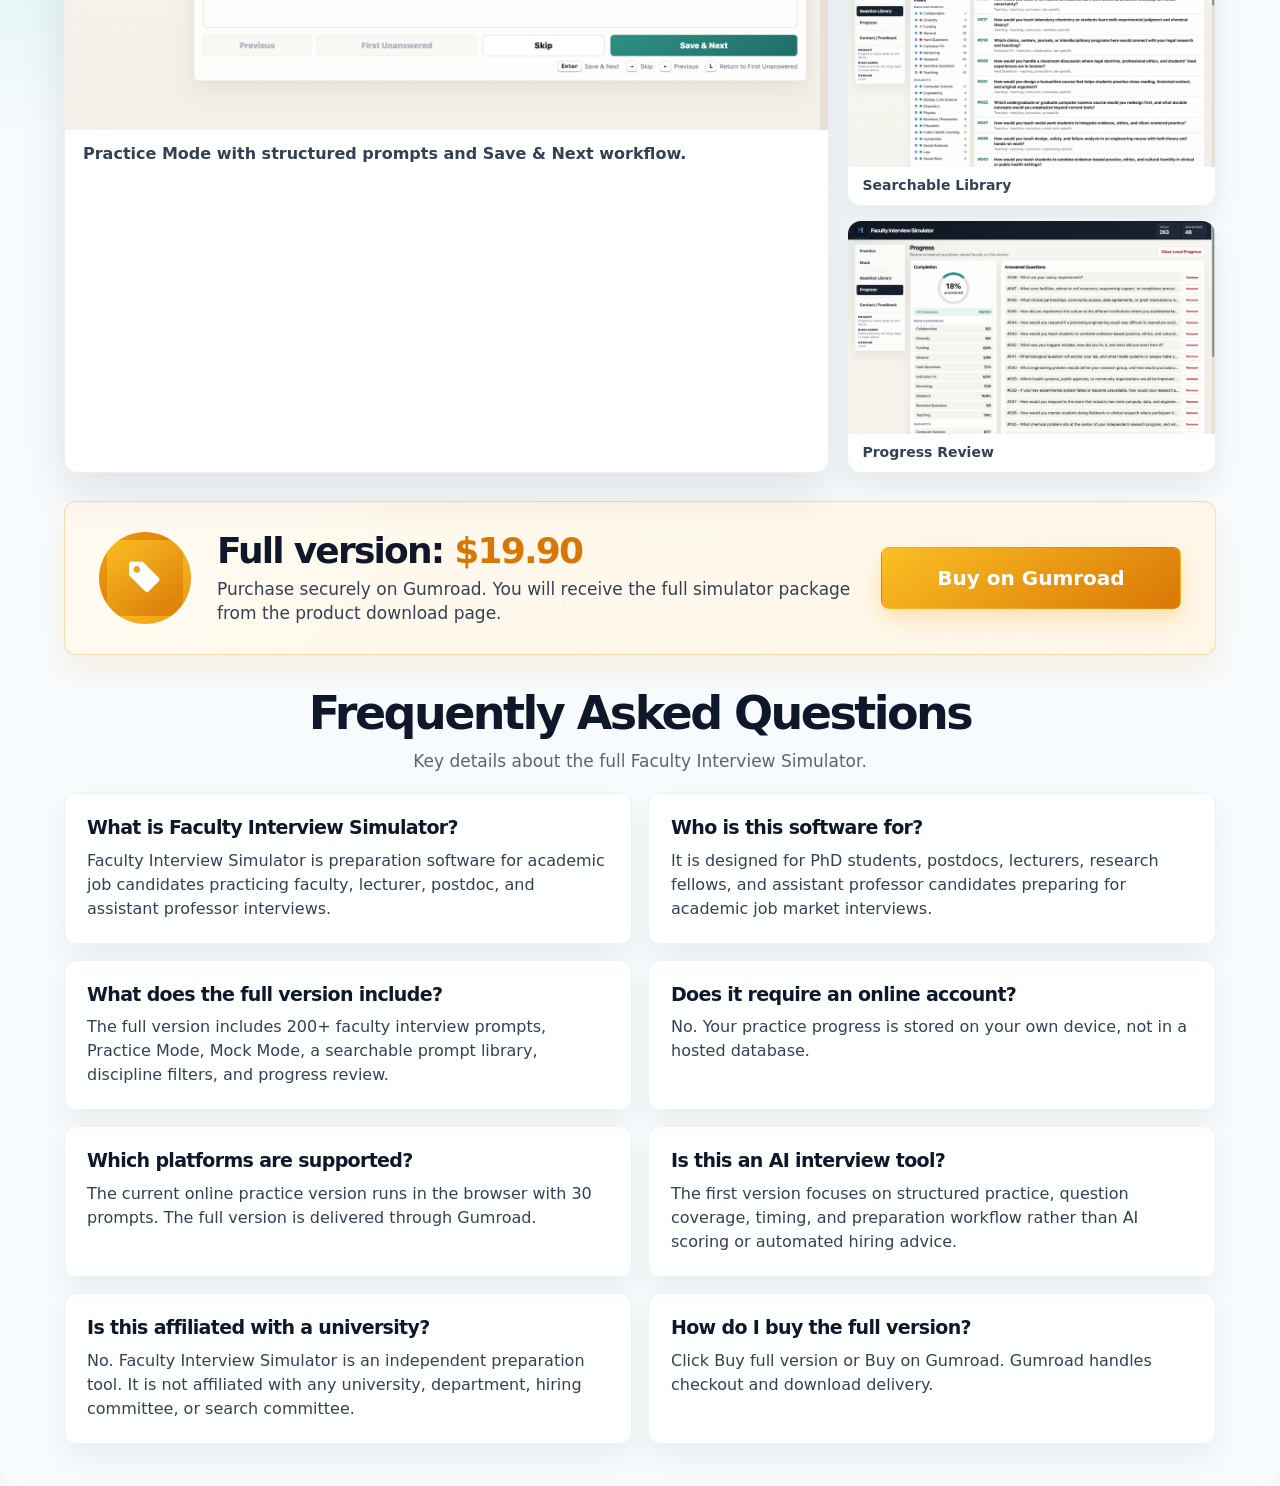
==== commit adb3fb5f: "Update preview.html" ====
--- a/preview.html
+++ b/preview.html
@@ -90,7 +90,7 @@
           Full simulator preview
         </span>
 
-        <h1>Prepare for faculty interviews with structured practice and mock sessions.</h1>
+        <h1>Prepare for faculty interviews with structured practice and mock sessions</h1>
 
         <p>
           The web version gives you 30 practice prompts. The full version adds the complete prompt set, saved progress, a searchable library, discipline filters, and timed mock sessions.
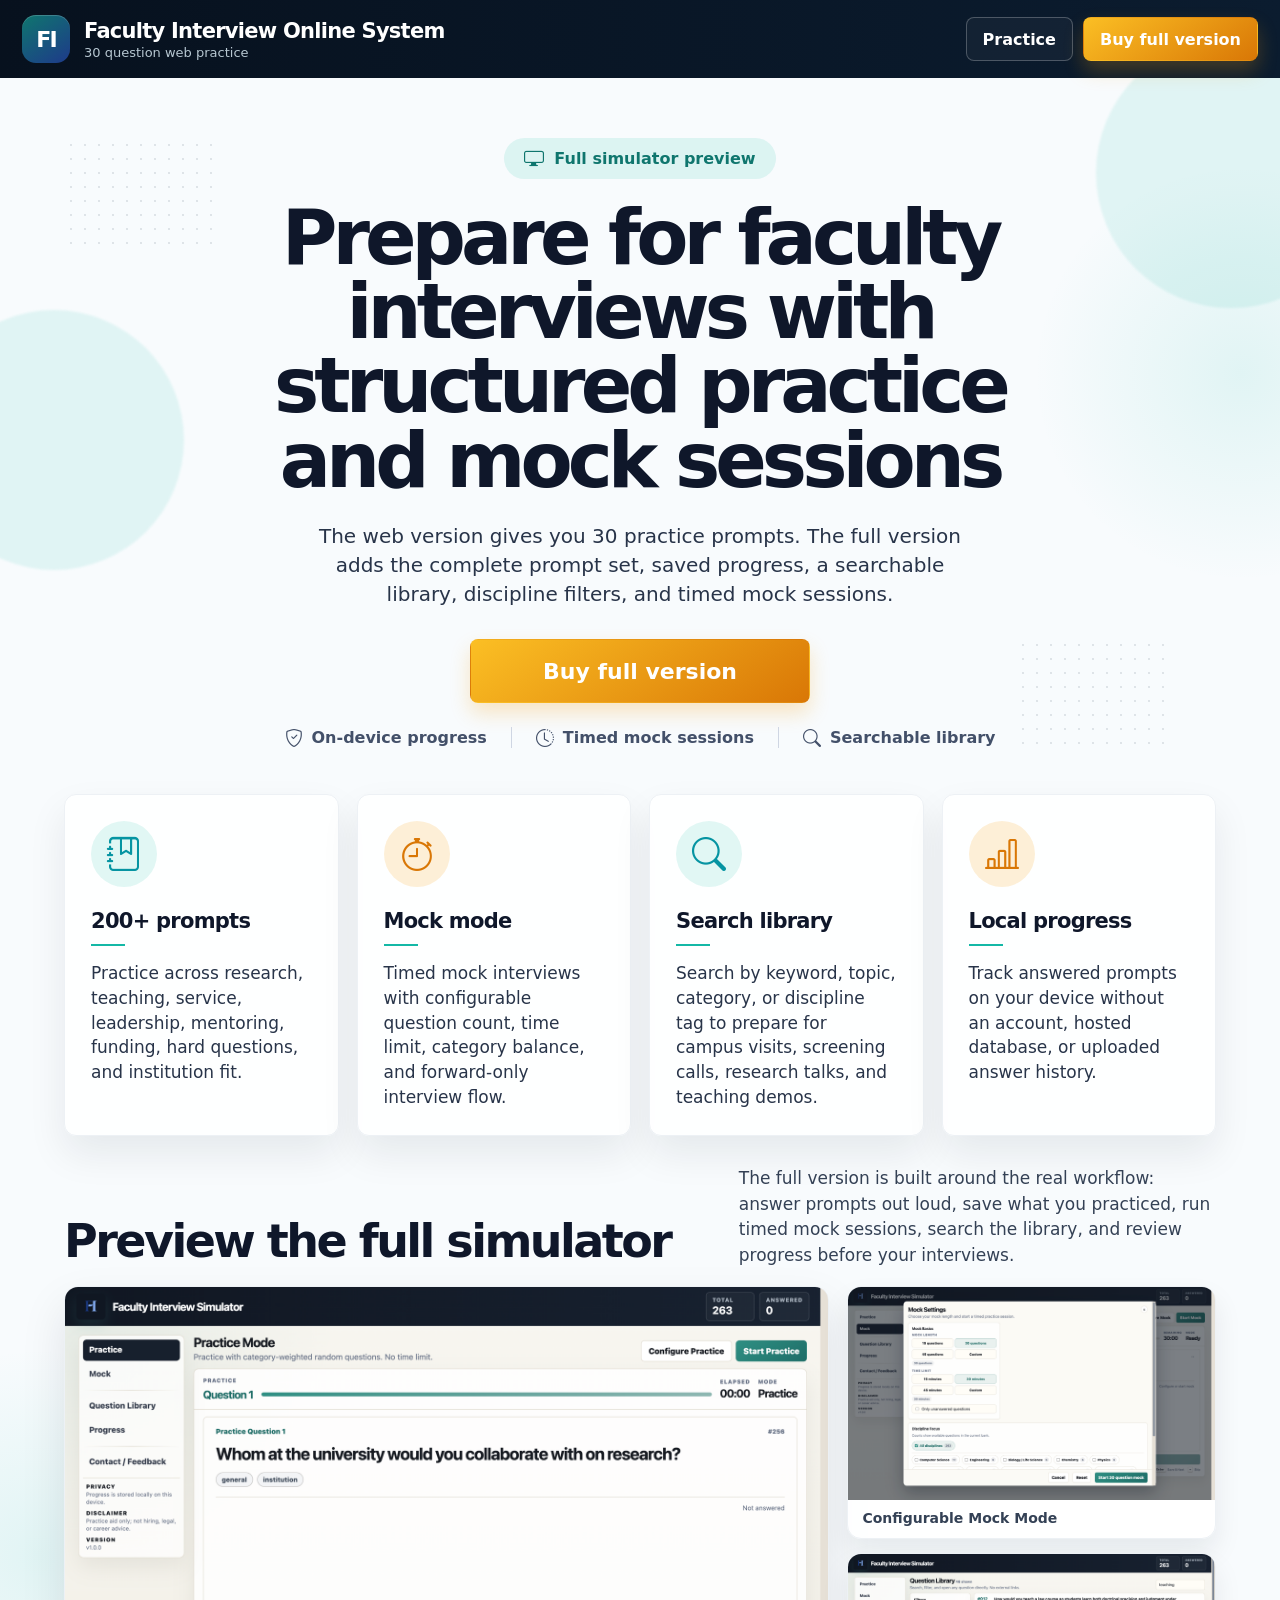
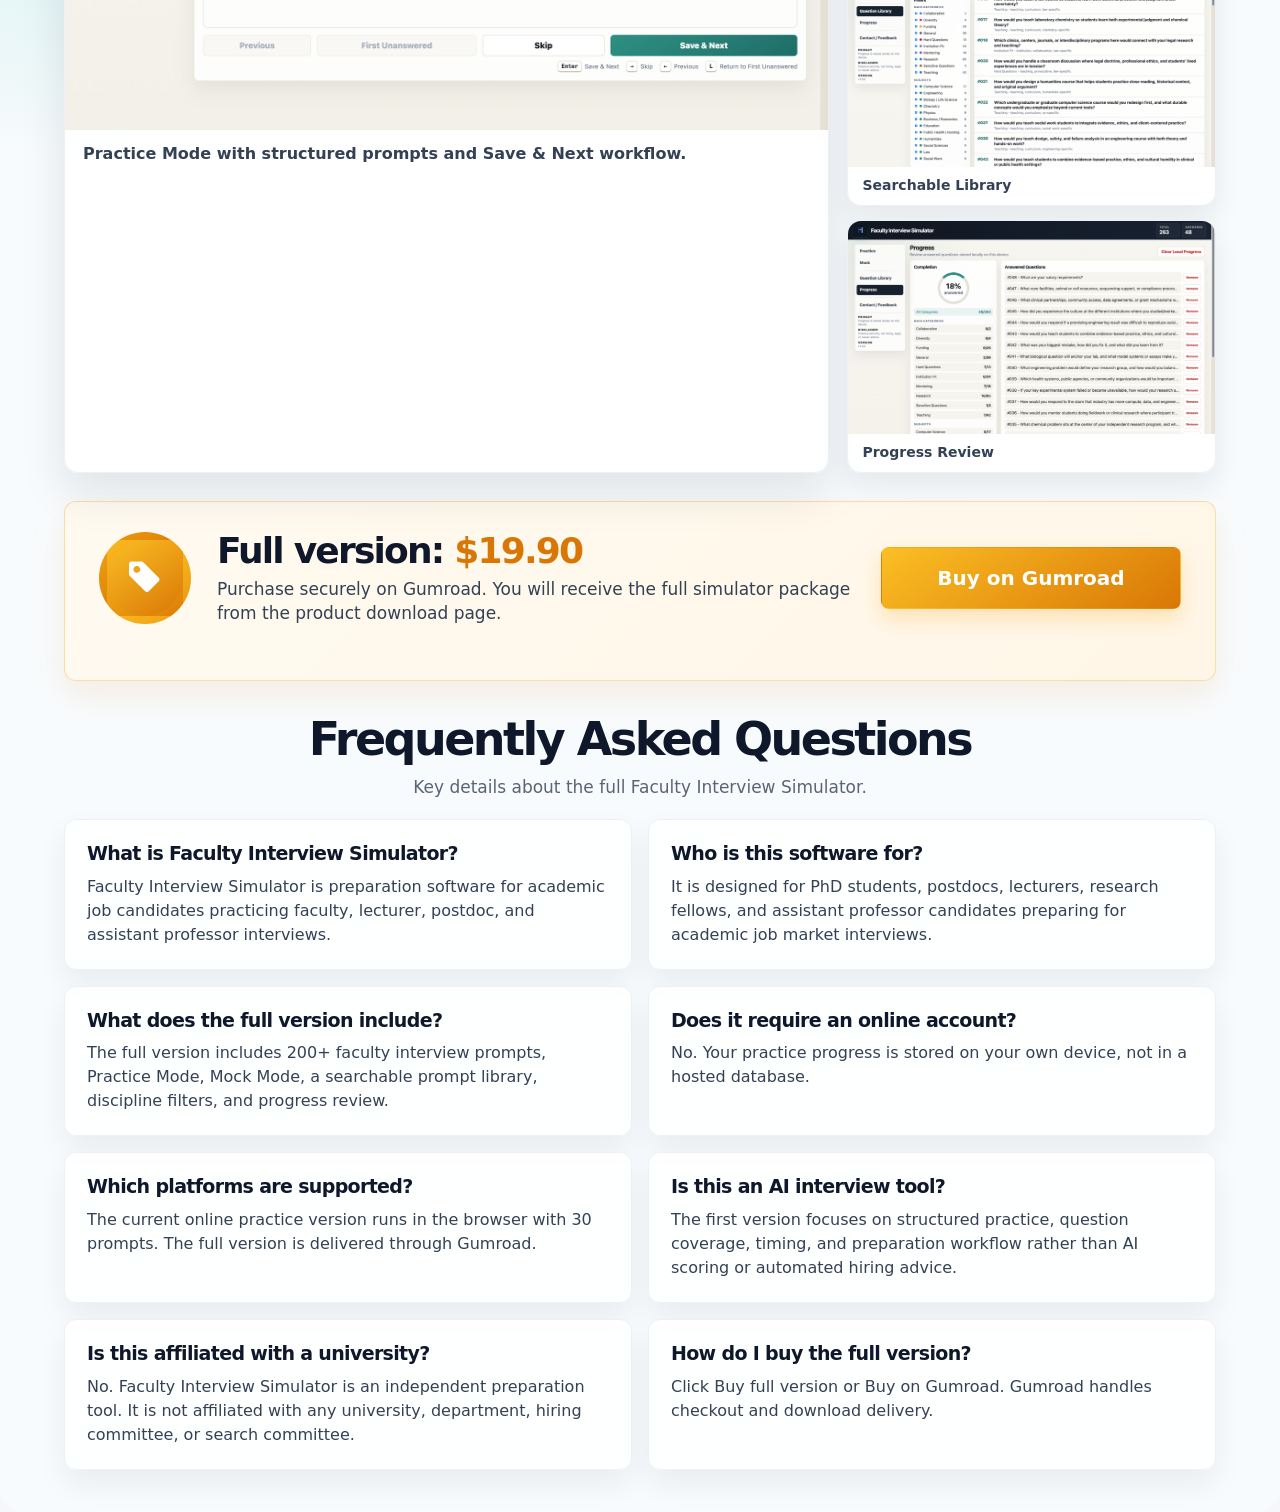
==== commit 92453101: "update" ====
--- a/preview.html
+++ b/preview.html
@@ -221,6 +221,8 @@
         >
           Buy on Gumroad
         </a>
+
+        <!-- AddToAny BEGIN --> <div class="a2a_kit a2a_kit_size_32 a2a_default_style"> <a class="a2a_dd" href="https://www.addtoany.com/share"></a> <a class="a2a_button_facebook"></a> <a class="a2a_button_mastodon"></a> <a class="a2a_button_email"></a> </div> <script defer src="https://static.addtoany.com/menu/page.js"></script> <!-- AddToAny END -->
       </section>
 
       <section class="faq-section" aria-label="Frequently asked questions">
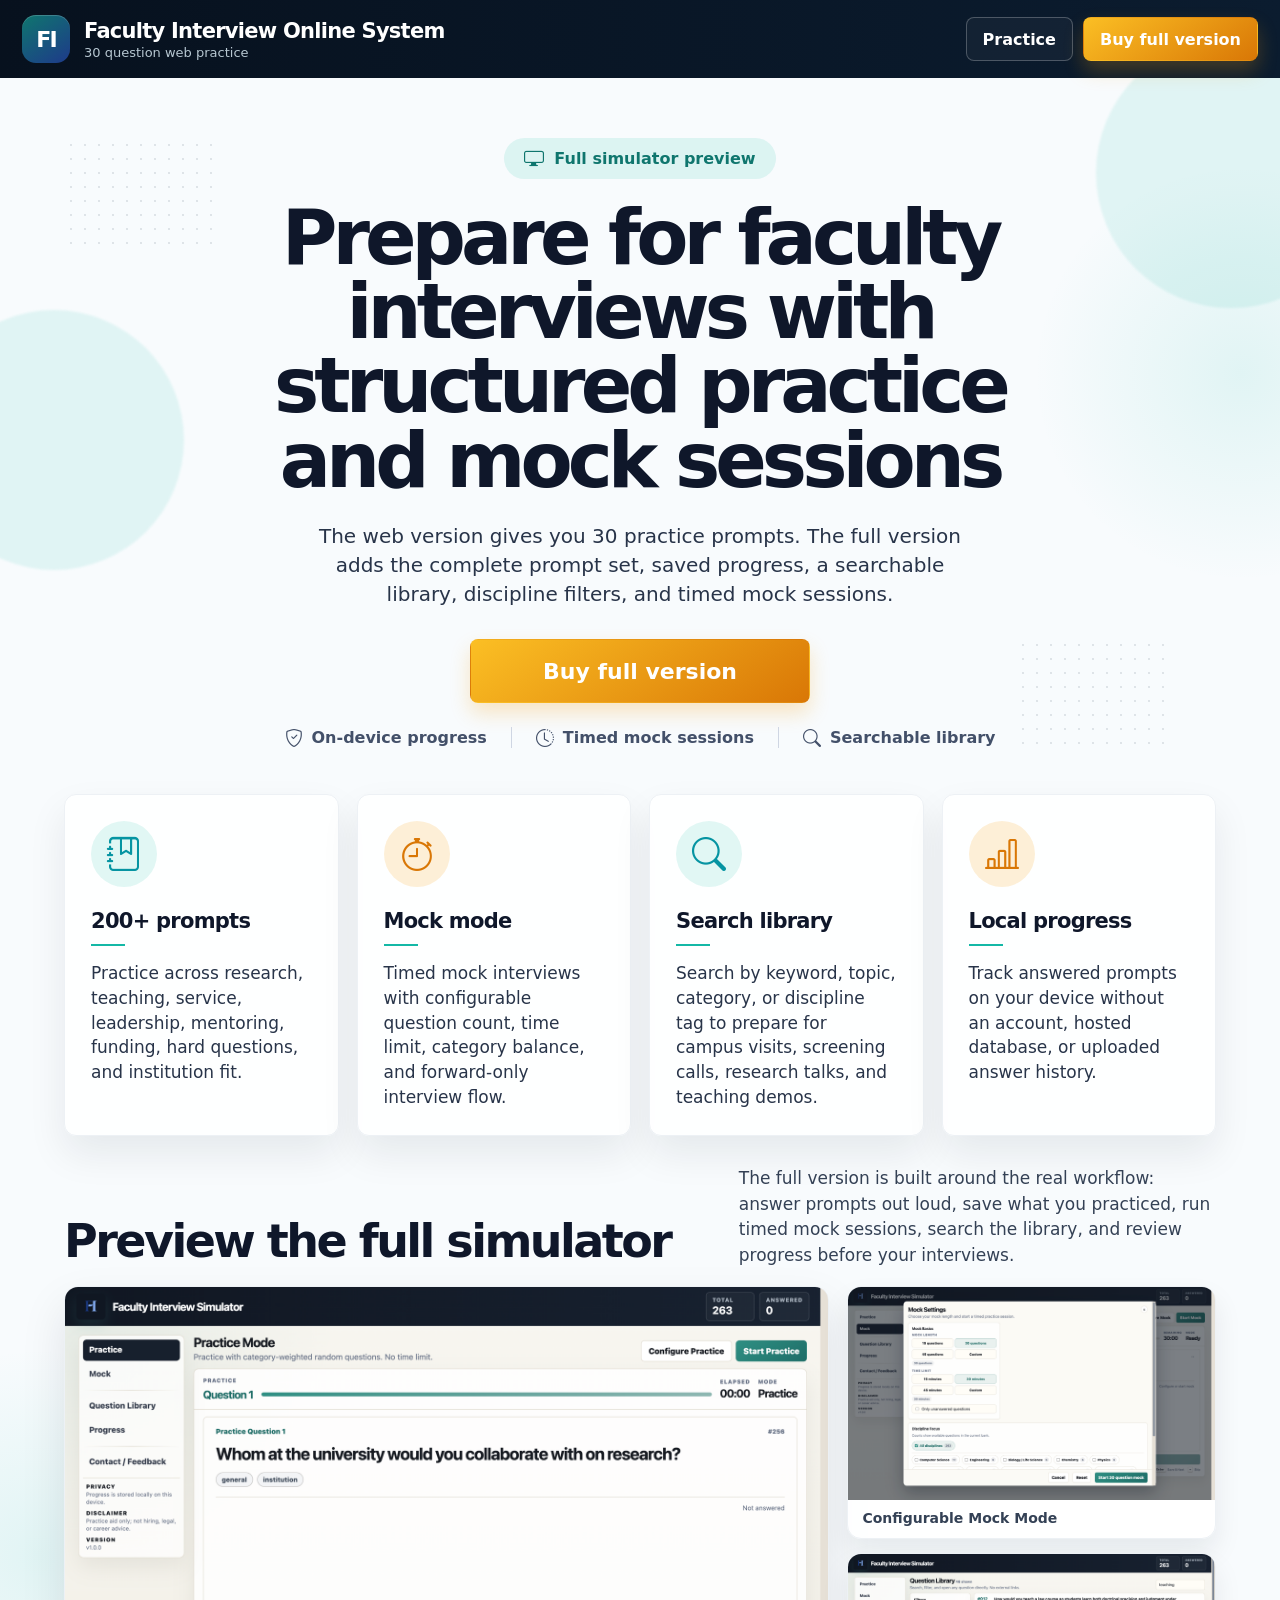
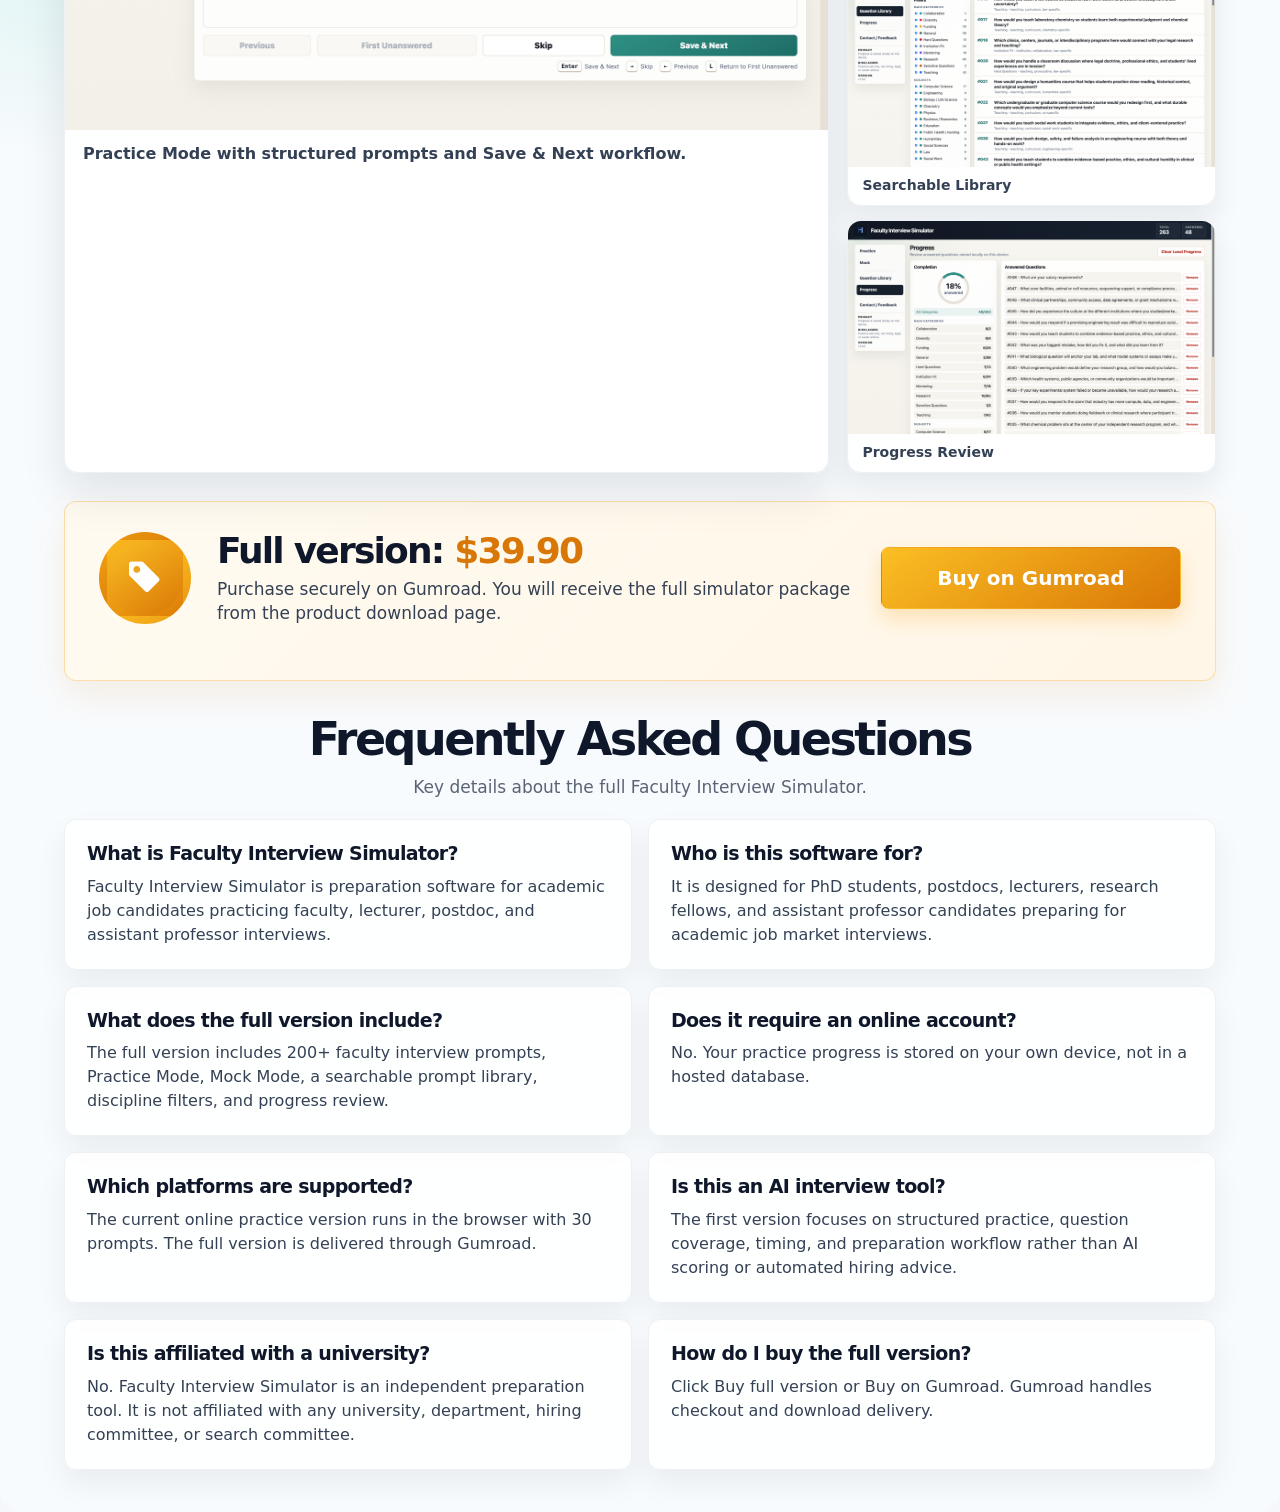
==== commit 416fb00a: "Update preview.html" ====
--- a/preview.html
+++ b/preview.html
@@ -40,7 +40,7 @@
     "url": "https://facultyinterview.app/waitlist.html",
     "offers": {
       "@type": "Offer",
-      "price": "19.90",
+      "price": "39.90",
       "priceCurrency": "USD"
     }
   }
@@ -208,7 +208,7 @@
         </div>
 
         <div>
-          <h2>Full version: <span>$19.90</span></h2>
+          <h2>Full version: <span>$39.90</span></h2>
           <p>
             Purchase securely on Gumroad. You will receive the full simulator package from the product download page.
           </p>
